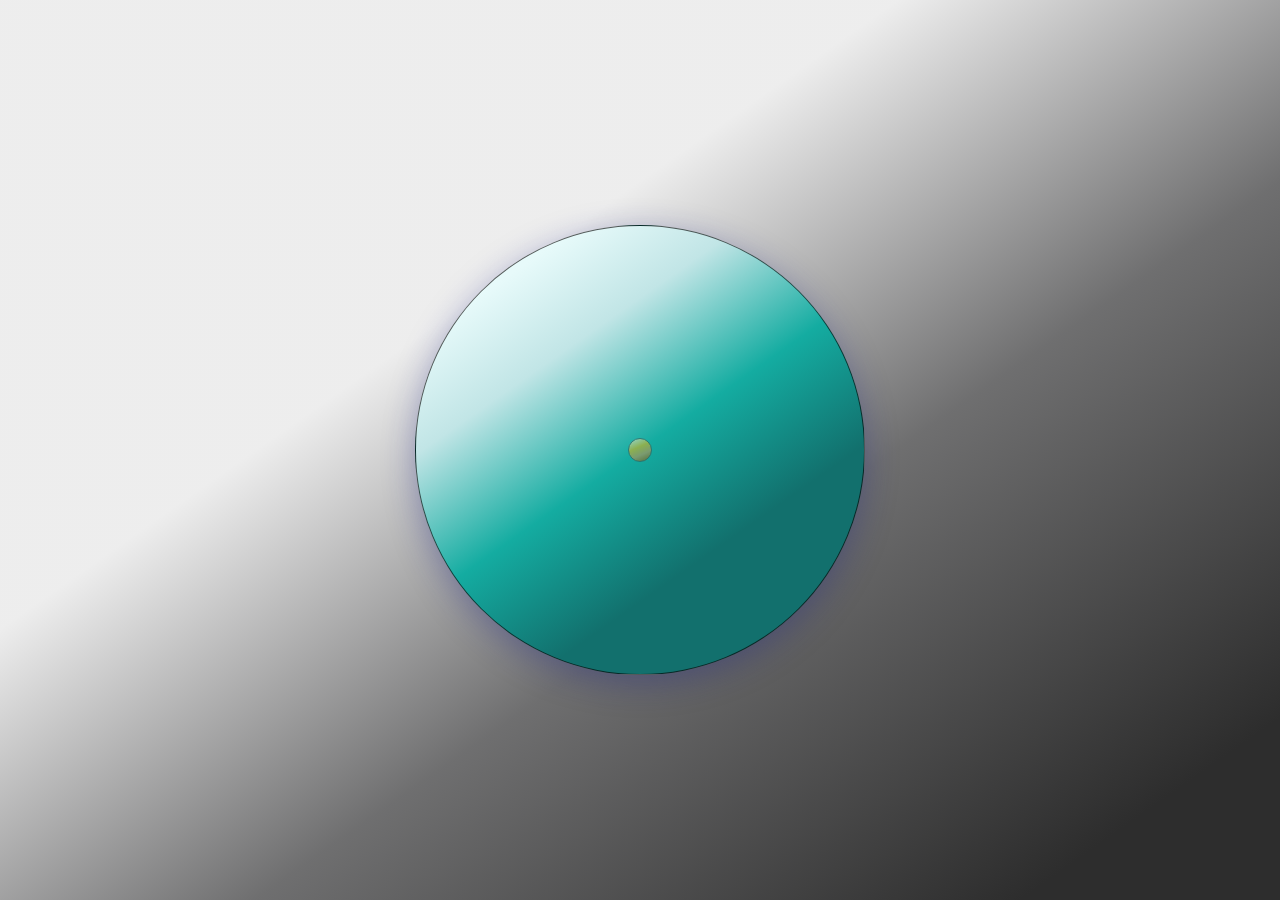
==== main.html @ 77ab918a "Add files via upload" ====
<!DOCTYPE html>
<html lang="en">
<head>
    <meta charset="UTF-8">
    <meta http-equiv="X-UA-Compatible" content="IE=edge">
    <meta name="viewport" content="width=device-width, initial-scale=1.0">
    <link rel="stylesheet" href="style.css">
    <title>Clock</title>
</head>
<body>
    
<div class="main-container">
    <div class="glass">
        <div class="clockMiddle">
                <div class="centerPin"></div>
                 </div>
                <div class="turner"></div>
                  
                <div class="hourClockHand"></div>
                <div class="minuteClockHand"></div>
                <div class="secondClockHand"></div>
                <div class="underGlassBackground"> <img src="img/numerals.png" alt=""></div>
                </div>
                
    </div>
</div>  
</div>
</body>
</html>
---- style.css ----
body {
margin: 0;
padding: 0;
box-sizing: border-box;
width: 100%;


}
.main-container{
    height: 100vh;
    width: 100vw;
    display: flex;
    align-items: center;
    justify-content: center;
    
    background: linear-gradient(145deg, rgba(250, 250, 250, 0.87) 35%, 
                                        rgba(103, 103, 104, 0.842) 60%, 
                                        rgba(0, 0, 0, 0.705) 90%), rgba(134, 134, 134, 0.856) 70%;
                                        
}

.glass{
    border-radius: 50%;
    width: 35vw;
    height: 35vw;   
    background: rgb(218,237,237);
    box-shadow: 0 8px 32px 0 rgba( 31, 38, 135, 0.37 );
    background: linear-gradient(145deg, rgb(231, 250, 250) 15%, 
                                        rgb(193, 229, 230) 30%,
                                        rgb(20, 172, 161) 50%, 
                                        rgb(18, 112, 109) 70%);
    display: flex;   
    align-items: center;
    justify-content: center;     
    border: solid rgba(0, 0, 0, 0.637) 1px       

}


.underGlassBackground{
    border-radius: 50%;
    width: 37vw;
    height: 37vw; 
    display: flex;
    position: absolute; 
    
}

.underGlassBackground img {
    opacity: 60%;
    filter: blur(0.3px);
    
}



.clockMiddle {
    width: 2.5vh;
    height: 2.5vh;
    border-radius: 50%;
    background: linear-gradient(156deg, rgba(252,252,251,1) 0%, rgba(255,179,0,1) 39%, rgba(224,141,67,1) 67%, rgb(182, 93, 5) 86%);
    margin: auto;
    display: flex;
    align-items: center;
    justify-content: center;
    position: relative;
    border: rgb(66, 66, 66) solid 0.3px;
    opacity: 50%;
    
}
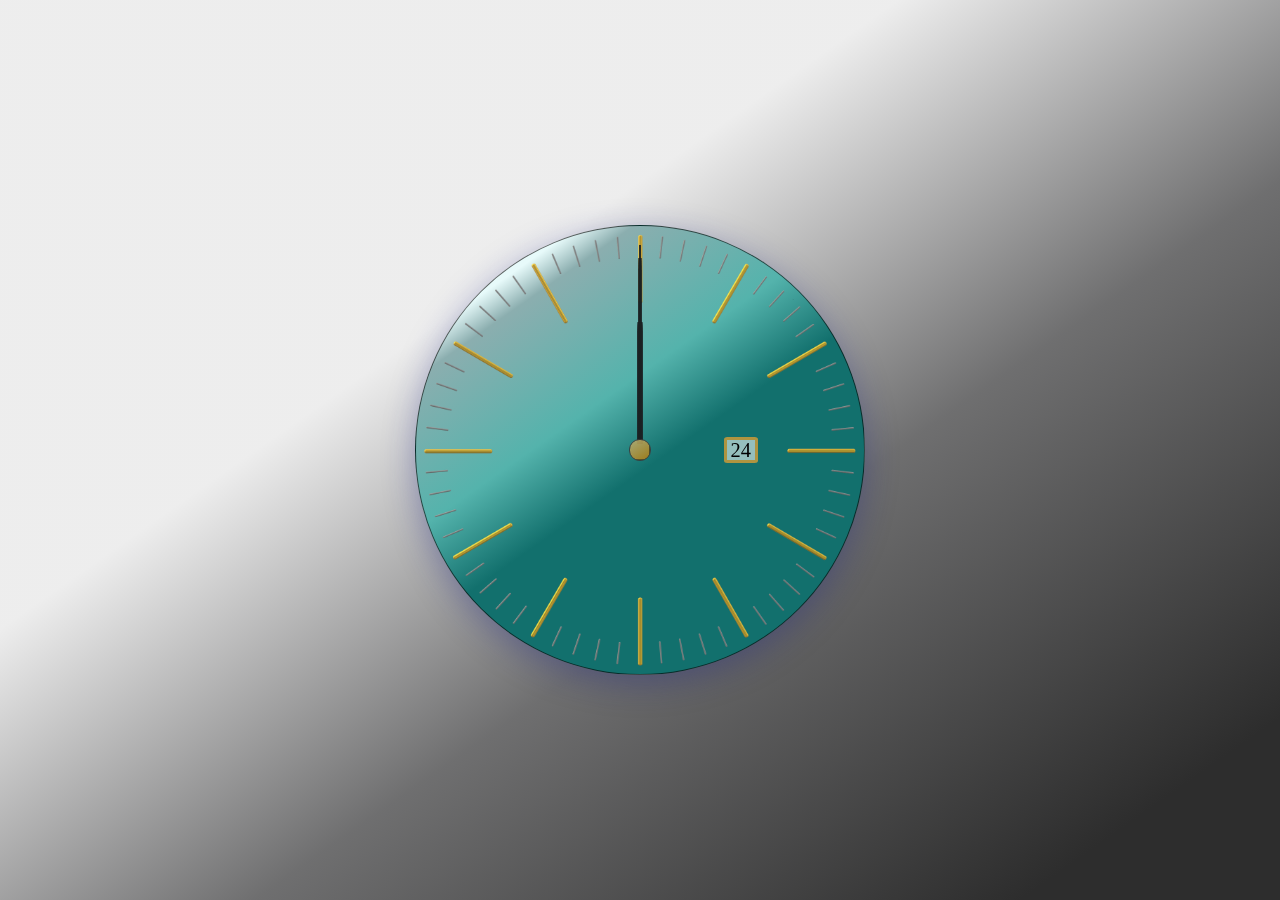
==== commit 20f9d961: "Add files via upload" ====
--- a/main.html
+++ b/main.html
@@ -8,22 +8,25 @@
     <title>Clock</title>
 </head>
 <body>
+
+<div class="main-container">
     
-<div class="main-container">
     <div class="glass">
-        <div class="clockMiddle">
-                <div class="centerPin"></div>
-                 </div>
-                <div class="turner"></div>
-                  
-                <div class="hourClockHand"></div>
-                <div class="minuteClockHand"></div>
-                <div class="secondClockHand"></div>
-                <div class="underGlassBackground"> <img src="img/numerals.png" alt=""></div>
-                </div>
+        
+        <div class="secondArm"></div>
+        <div class="minuteArm"></div>
+        <div class="hourArm"></div>
+        
+        <div class="clockMiddle"> 
+    </div>
+    <div class="dateContainer"><p></p></div>
+        <div class="underGlassBackground"> <img src="img/numerals.png" alt=""></div>
+        </div>
                 
     </div>
 </div>  
 </div>
+
+<script src="script.js"></script>
 </body>
 </html>--- a/style.css
+++ b/style.css
@@ -3,7 +3,6 @@
 padding: 0;
 box-sizing: border-box;
 width: 100%;
-
 
 }
 .main-container{
@@ -12,11 +11,11 @@
     display: flex;
     align-items: center;
     justify-content: center;
-    
     background: linear-gradient(145deg, rgba(250, 250, 250, 0.87) 35%, 
                                         rgba(103, 103, 104, 0.842) 60%, 
-                                        rgba(0, 0, 0, 0.705) 90%), rgba(134, 134, 134, 0.856) 70%;
-                                        
+                                        rgba(0, 0, 0, 0.705) 90%), 
+                                        rgba(134, 134, 134, 0.856) 70%;     
+                        
 }
 
 .glass{
@@ -26,13 +25,14 @@
     background: rgb(218,237,237);
     box-shadow: 0 8px 32px 0 rgba( 31, 38, 135, 0.37 );
     background: linear-gradient(145deg, rgb(231, 250, 250) 15%, 
-                                        rgb(193, 229, 230) 30%,
-                                        rgb(20, 172, 161) 50%, 
-                                        rgb(18, 112, 109) 70%);
+                                        rgb(139, 174, 175) 20%,
+                                        rgb(84, 179, 172) 40%, 
+                                        rgb(18, 112, 109) 53%);
     display: flex;   
     align-items: center;
     justify-content: center;     
-    border: solid rgba(0, 0, 0, 0.637) 1px       
+    border: solid rgba(0, 0, 0, 0.602) 1px;  
+    filter: blur(0.2px); 
 
 }
 
@@ -47,26 +47,84 @@
 }
 
 .underGlassBackground img {
-    opacity: 60%;
-    filter: blur(0.3px);
+    opacity: 90%;
+    filter: blur(0.5px); 
     
 }
 
 
 
 .clockMiddle {
-    width: 2.5vh;
-    height: 2.5vh;
+    z-index: 4;
+    width: 1.5vw;
+    height: 1.5vw;
     border-radius: 50%;
-    background: linear-gradient(156deg, rgba(252,252,251,1) 0%, rgba(255,179,0,1) 39%, rgba(224,141,67,1) 67%, rgb(182, 93, 5) 86%);
+    background: linear-gradient(145deg, rgb(233, 233, 232) 10%, rgb(179, 167, 104) 15%,rgb(172, 125, 18)) 60%, rgb(0, 0, 0) 90%;
     margin: auto;
     display: flex;
     align-items: center;
     justify-content: center;
     position: relative;
     border: rgb(66, 66, 66) solid 0.3px;
-    opacity: 50%;
+    opacity: 90%;
+    filter: blur(0.5px);
     
 }
 
+.secondArm{
+    z-index: 3;
+    width: 0.2vw;
+    height: 16vw;
+    position: absolute;
+    margin-bottom: 16vw;
+    transform-origin: 50% 100%;
+    opacity: 90%;
+    background: linear-gradient(rgb(26, 32, 34)95%, rgba(255, 255, 255, 0) 5%);
+    
+}
 
+.minuteArm{
+    z-index: 3;
+    width: 0.3vw;
+    height: 15vw;
+    position: absolute;
+    border-radius: 10%;
+    margin-bottom: 15vw;
+    transform-origin: 50% 100%;
+    opacity: 90%;
+    background: linear-gradient(rgb(26, 32, 34)95%, rgba(255, 0, 0, 0) 5%);
+    
+}
+.hourArm{
+    z-index: 3;
+    width: 0.4vw;
+    height: 10vw;
+    position: absolute;
+    border-radius: 10%;
+    margin-bottom: 10vw;
+    transform-origin: 50% 100%;
+    opacity: 90%;
+    background: linear-gradient(rgb(26, 32, 34)95%, rgba(255, 0, 0, 0) 5%);
+    
+
+}
+
+.dateContainer{
+    z-index: 2;
+    width: 2.2vw;
+    height: 1.5vw;
+    position:absolute;
+    margin-left: 45%;
+    background: #ffffff8d;
+    display: flex;
+    align-items: center;
+     justify-content: center;
+     border: solid rgba(180, 141, 41, 0.849) 0.3vw;
+     border-radius: 10%;
+     font: 1.6vw italic black;
+}
+
+
+
+
+
